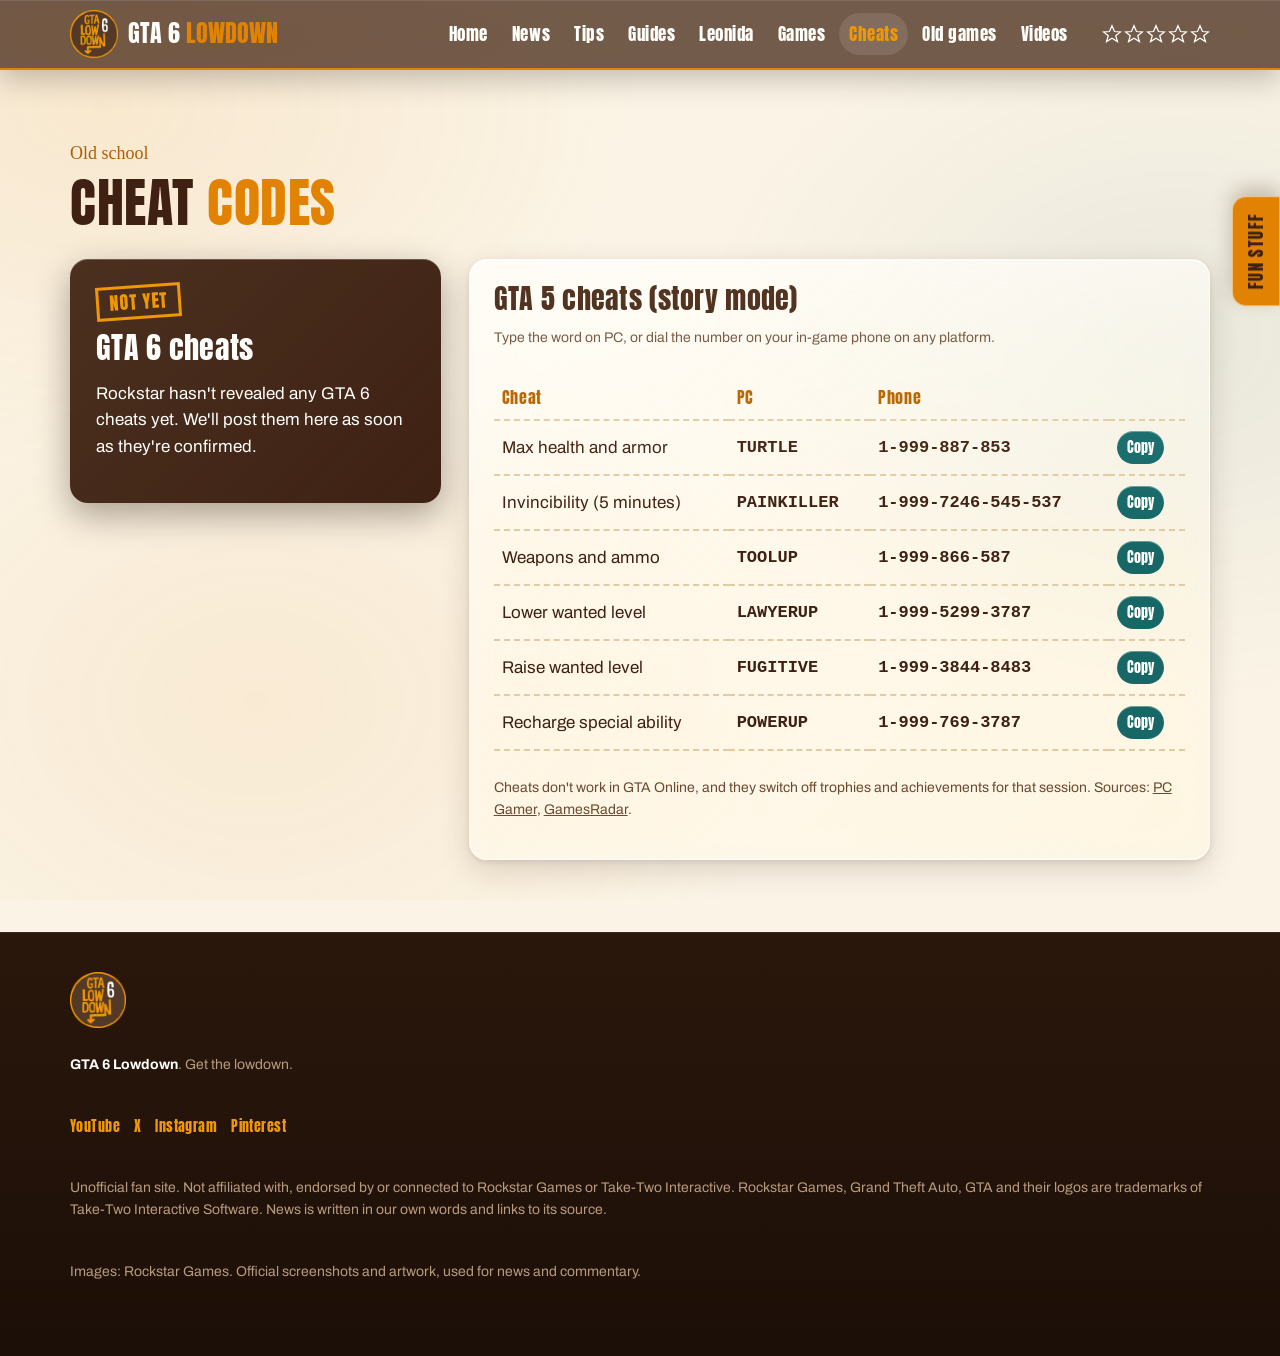
==== cheats.html @ 56d8db7c "Add files via upload" ====
<!DOCTYPE html>
<html lang="en">
<head>
<meta charset="utf-8">
<meta name="viewport" content="width=device-width, initial-scale=1">
<link rel="icon" href="favicon.ico" sizes="any">
<link rel="icon" type="image/png" sizes="32x32" href="img/favicon-32.png">
<link rel="icon" type="image/png" sizes="192x192" href="img/favicon-192.png">
<link rel="apple-touch-icon" href="img/apple-touch-icon.png">
<meta name="theme-color" content="#3e2113">
<title>GTA 5 and GTA 6 Cheat Codes | GTA 6 Lowdown</title>
<meta name="description" content="GTA 5 story mode cheat codes for PC and phone, with copy buttons, and GTA 6 cheats as soon as they are revealed.">
<link rel="canonical" href="https://gta6lowdown.github.io/GTA6Lowdown/cheats.html">
<link rel="preconnect" href="https://fonts.googleapis.com">
<link rel="preconnect" href="https://fonts.gstatic.com" crossorigin>
<link rel="stylesheet" href="https://fonts.googleapis.com/css2?family=Anton&family=Archivo:wght@400;600;700&family=Caveat:wght@600&family=Permanent+Marker&display=swap">

<link rel="stylesheet" href="css/site.css">
</head>
<body data-page="cheats">
<a class="skip" href="#main">Skip to content</a>

<header class="top">
  <div class="wrap nav">
    <a class="brand" href="index.html"><img src="img/logo.png" alt=""><span>GTA 6 <b>LOWDOWN</b></span></a>
    <button class="navtoggle" type="button" aria-expanded="false" aria-controls="navlist">MENU</button>
    <ul id="navlist">
      <li><a href="index.html">Home</a></li>
      <li><a href="news.html">News</a></li>
      <li><a href="tips.html">Tips</a></li>
      <li><a href="guides.html">Guides</a></li>
      <li><a href="leonida.html">Leonida</a></li>
      <li><a href="games.html">Games</a></li>
      <li><a href="cheats.html" aria-current="page">Cheats</a></li>
      <li><a href="old-games.html">Old games</a></li>
      <li><a href="videos.html">Videos</a></li>
    </ul>
    <div class="stars" role="img" id="stars" aria-label="Wanted level: 0 of 5 stars"></div>
  </div>
</header>

<main id="main">
<section id="cheats">
  <div class="wrap">
    <p class="kicker">Old school</p>
    <h2><span class="w">CHEAT</span> <span class="o">CODES</span></h2>
    <div class="cheatwrap">
      <div class="gta6cheat"><span class="stamp no">NOT YET</span><h3>GTA 6 cheats</h3><p>Rockstar hasn't revealed any GTA 6 cheats yet. We'll post them here as soon as they're confirmed.</p></div>
      <div class="cheatbox">
        <h3>GTA 5 cheats (story mode)</h3>
        <p class="small">Type the word on PC, or dial the number on your in-game phone on any platform.</p>
        <div class="tablewrap"><table>
          <thead><tr><th scope="col">Cheat</th><th scope="col">PC</th><th scope="col">Phone</th><th scope="col"><span class="sr">Copy</span></th></tr></thead>
          <tbody>
            <tr><td>Max health and armor</td><td>TURTLE</td><td>1-999-887-853</td><td><button type="button" class="copy" data-c="1-999-887-853">Copy</button></td></tr>
            <tr><td>Invincibility (5 minutes)</td><td>PAINKILLER</td><td>1-999-7246-545-537</td><td><button type="button" class="copy" data-c="1-999-7246-545-537">Copy</button></td></tr>
            <tr><td>Weapons and ammo</td><td>TOOLUP</td><td>1-999-866-587</td><td><button type="button" class="copy" data-c="1-999-866-587">Copy</button></td></tr>
            <tr><td>Lower wanted level</td><td>LAWYERUP</td><td>1-999-5299-3787</td><td><button type="button" class="copy" data-c="1-999-5299-3787">Copy</button></td></tr>
            <tr><td>Raise wanted level</td><td>FUGITIVE</td><td>1-999-3844-8483</td><td><button type="button" class="copy" data-c="1-999-3844-8483">Copy</button></td></tr>
            <tr><td>Recharge special ability</td><td>POWERUP</td><td>1-999-769-3787</td><td><button type="button" class="copy" data-c="1-999-769-3787">Copy</button></td></tr>
          </tbody>
        </table></div>
        <p class="small">Cheats don't work in GTA Online, and they switch off trophies and achievements for that session. Sources: <a href="https://www.pcgamer.com/gta-5-cheats">PC Gamer</a>, <a href="https://gamesradar.com/gta-5-cheats/">GamesRadar</a>.</p>
      </div>
    </div>
  </div>
</section>
</main>

<aside class="funrail" id="funrail" aria-label="Fun stuff">
  <button class="railtab" type="button" aria-expanded="false" aria-controls="funpanel">FUN STUFF</button>
  <div class="railpanel" id="funpanel">
    <button class="railclose" type="button" aria-label="Close fun stuff">CLOSE &#10005;</button>
    <h2><span class="w">FUN</span> <span class="o">STUFF</span></h2>
    <div class="fun gc-card">
      <h3>G'S CACHE</h3>
      <p>Every day a stash is hidden somewhere on this site. Find the little duffel bag and click it to collect.</p>
      <div class="gcstat" id="gcStatus">Out there somewhere</div>
      <div class="gchint" id="gcHint"></div>
      <button class="btn paper" type="button" id="gcWarmer">Warmer</button>
      <p class="gcsmall"><b id="gcTotal">$0</b> collected. <span id="gcMeta"></span></p>
      <ul id="gcItems" aria-label="Your latest finds"></ul>
    </div>
    <div class="fun"><h3>WANTED LEVEL</h3><p>Visit every page of the site to earn all five stars. Your stars sit at the top of the page.</p><p id="starmsg" style="font-family:var(--marker);color:#b25e00"></p></div>
    <div class="fun"><h3>THE FACT MUG</h3><p>One random GTA 6 fact per click.</p><button class="btn orange" type="button" id="mug">Give me a fact</button><div class="factout" id="fact" aria-live="polite">Click the button.</div></div>
    <div class="fun"><h3>CHEAT CODE</h3><p>Old-school GTA had cheat codes. So do we. Type <b>LOWDOWN</b> on any page.</p></div>
    <div class="fun"><h3>LAMP SWITCH</h3><p>Prefer it darker? Switch the lamp off for the brown theme.</p><button class="btn dark" type="button" id="lamp" aria-pressed="false">Lamp off</button></div>
  </div>
</aside>
<div class="gcfound" id="gcFound" role="dialog" aria-label="G's Cache found" hidden>
  <h3>G'S CACHE FOUND!</h3>
  <div class="amt">$0</div>
  <p class="gcitem"></p>
  <button class="btn orange" type="button">Nice</button>
</div>

<footer>
  <div class="wrap">
    <img src="img/logo.png" alt="GTA 6 Lowdown">
    <p><b style="color:var(--white)">GTA 6 Lowdown</b>. Get the lowdown.</p>
    <p class="soc"><a href="https://www.youtube.com/@GTA6Lowdown">YouTube</a><a href="https://x.com/GTA6LWDWN">X</a><a href="https://www.instagram.com/gta6lwdwn/">Instagram</a><a href="https://www.pinterest.com/GTA6LWDWN/">Pinterest</a></p>
    <p>Unofficial fan site. Not affiliated with, endorsed by or connected to Rockstar Games or Take-Two Interactive. Rockstar Games, Grand Theft Auto, GTA and their logos are trademarks of Take-Two Interactive Software. News is written in our own words and links to its source.</p>
    <p>Images: Rockstar Games. Official screenshots and artwork, used for news and commentary.</p>
  </div>
</footer>
<div class="toast" id="toast" role="status" hidden></div>
<script src="js/site.js"></script>
</body>
</html>
---- css/site.css ----
:root{
  --brown:#3e2113; --brown-mid:#533927; --orange:#e28202; --orange-b:#ef9706; --white:#fefefb;
  --paper:#f3e6cc; --cork:#b98a52; --sticky:#fbe98c; --teal:#176767; --red:#b8322a; --dusk:#4a2c4f;
  --ground:#fbf4e6; --text:#3e2113; --muted:#6b4a32; --panel:#f3e6cc; --card:#fffdf8; --focus:#176767;
  --display:"Anton",Impact,"Arial Narrow",sans-serif; --marker:"Permanent Marker","Comic Sans MS",cursive;
  --hand:"Caveat","Segoe Print",cursive; --body:"Archivo",system-ui,sans-serif;
  --shadow:4px 6px 0 rgba(0,0,0,.35); --shadow-lift:6px 12px 0 rgba(0,0,0,.35);
}
html[data-theme="dark"] .kicker{color:#b25e00}
html[data-theme="dark"]{--ground:#f3e6cc; --text:#3e2113; --muted:#6b4a32; --panel:#e9d6b2; --card:#f3e6cc; --focus:#ef9706}
*{box-sizing:border-box}
html{scroll-behavior:smooth}
@media (prefers-reduced-motion:reduce){html{scroll-behavior:auto}*{transition:none!important;animation:none!important}}
body{margin:0;background:var(--ground);color:var(--text);font-family:var(--body);font-size:17px;line-height:1.55}
a{color:inherit}
:focus-visible{outline:3px solid var(--focus);outline-offset:3px}
.wrap{max-width:1180px;margin:0 auto;padding:0 20px}
h1,h2,h3{font-family:var(--display);font-weight:400;letter-spacing:.01em;line-height:1.05;margin:0}
h2{font-size:clamp(34px,5vw,54px)}
h2 .w{color:var(--text)} h2 .o{color:var(--orange)}
.kicker{font-family:var(--marker);color:#b25e00;font-size:18px;margin:0 0 6px}
.lede{color:var(--muted);max-width:62ch;margin:10px 0 0}
section{padding:72px 0;position:relative}
.skip{position:absolute;left:-999px;top:0;background:var(--sticky);color:var(--brown);padding:10px 14px;z-index:99}
.skip:focus{left:10px;top:10px}

/* torn paper band */
.torn{background:var(--orange);clip-path:polygon(0 14%,6% 4%,13% 16%,21% 2%,30% 12%,38% 0,47% 13%,56% 3%,64% 15%,73% 1%,82% 12%,90% 2%,100% 10%,100% 88%,93% 100%,84% 86%,75% 97%,66% 85%,57% 99%,48% 87%,39% 98%,30% 86%,21% 97%,12% 85%,5% 96%,0 86%)}

/* nav */
header.top{position:sticky;top:0;z-index:50;background:var(--brown);border-bottom:4px solid var(--orange)}
.nav{display:flex;align-items:center;gap:16px;min-height:68px}
.brand{display:flex;align-items:center;gap:10px;text-decoration:none}
.brand img{width:48px;height:48px}
.brand span{font-family:var(--display);font-size:24px;color:var(--white)} .brand b{font-weight:400;color:var(--orange)}
.nav ul{display:flex;gap:4px;list-style:none;margin:0 0 0 auto;padding:0;flex-wrap:wrap}
.nav ul a{display:block;font-family:var(--display);font-size:17px;letter-spacing:.03em;color:var(--white);text-decoration:none;padding:8px 10px}
.nav ul a:hover{color:var(--orange-b)}
.stars{display:flex;gap:2px;margin-left:8px}
.stars svg{width:20px;height:20px}
.navtoggle{display:none;margin-left:auto;background:none;border:2px solid var(--orange);color:var(--white);font-family:var(--display);font-size:16px;padding:6px 12px;cursor:pointer}
@media (max-width:900px){
  .navtoggle{display:block}
  .nav{flex-wrap:wrap}
  .nav ul{display:none;width:100%;flex-direction:column;padding-bottom:12px}
  .nav ul.open{display:flex}
  .stars{display:none}
}

/* hero */
.hero{padding:0;background:#fbf4e6;color:var(--brown);overflow:hidden}
.hero .band{position:absolute;inset:18% -5% 22% -5%;transform:rotate(-4deg)}
.hero .inner{position:relative;display:grid;grid-template-columns:1.2fr .8fr;gap:30px;align-items:center;padding:70px 20px 80px}
.hero h1{font-size:clamp(56px,9vw,120px);line-height:.92}
.hero h1 .w{color:var(--white);text-shadow:-3px -3px 0 var(--brown),3px -3px 0 var(--brown),-3px 3px 0 var(--brown),3px 3px 0 var(--brown),0 4px 0 var(--brown),6px 8px 0 rgba(0,0,0,.25)} .hero h1 .o{color:var(--brown)}
.hero p.tag{font-family:var(--marker);font-size:22px;margin:14px 0 22px;color:var(--brown)}
.mast{width:120px;height:auto;position:absolute;right:6%;top:6%}
.wanted-hint{display:flex;align-items:center;gap:10px;margin:22px 0 0;font-family:var(--marker);font-size:18px;color:var(--brown)}
.wanted-hint svg polygon{stroke:var(--brown)}
.wanted-hint svg{width:26px;height:26px}
.countdown{background:var(--paper);color:var(--brown);padding:20px 22px;box-shadow:var(--shadow);transform:rotate(2deg);max-width:360px;justify-self:end}
.countdown h3{font-size:22px;color:var(--teal)}
.countdown .num{display:grid;grid-template-columns:repeat(4,1fr);gap:8px;margin:12px 0 8px;text-align:center}
.countdown .num b{display:block;font-family:var(--display);font-size:40px;font-weight:400;line-height:1}
.countdown .num small{font-size:12px;letter-spacing:.06em;text-transform:uppercase}
.countdown p{margin:0;font-size:14px}
@media (max-width:820px){.hero .inner{grid-template-columns:1fr}.countdown{justify-self:start}.mast{display:none}}

.btn{display:inline-flex;align-items:center;gap:8px;font-family:var(--display);font-size:20px;letter-spacing:.03em;text-decoration:none;padding:12px 20px;border:0;cursor:pointer;box-shadow:var(--shadow);transition:transform .15s,box-shadow .15s}
.btn:hover{transform:translateY(-3px);box-shadow:var(--shadow-lift)}
.btn.dark{background:var(--brown);color:var(--white)}
.btn.orange{background:var(--orange);color:var(--brown)}
.btn.paper{background:var(--paper);color:var(--brown)}
.btn.teal{background:var(--teal);color:var(--white)}
.btns{display:flex;flex-wrap:wrap;gap:12px}

/* latest */
.latest{display:grid;grid-template-columns:1.3fr 1fr;gap:28px;align-items:center;margin-top:28px}
@media (max-width:820px){.latest{grid-template-columns:1fr}}

/* video cards */
.filters{display:flex;flex-wrap:wrap;gap:8px;margin:24px 0}
.filters button{font-family:var(--display);font-size:16px;letter-spacing:.03em;background:transparent;color:var(--text);border:2px solid var(--orange);padding:7px 14px;cursor:pointer}
.filters button[aria-pressed="true"]{background:var(--orange);color:var(--brown)}
.grid{display:grid;grid-template-columns:repeat(auto-fill,minmax(260px,1fr));gap:26px}
.vcard{display:block;text-decoration:none;color:var(--brown);background:var(--card);border-top:6px solid var(--orange);box-shadow:var(--shadow);transition:transform .15s,box-shadow .15s}
.vcard:hover,.vcard:focus-visible{transform:translateY(-4px) rotate(-.6deg);box-shadow:var(--shadow-lift)}
.thumb{position:relative;aspect-ratio:16/9;background:var(--brown-mid);overflow:hidden;display:flex;align-items:center;justify-content:center}
.thumb img{position:absolute;inset:0;width:100%;height:100%;object-fit:cover}
.thumb .fb{font-family:var(--display);color:var(--orange);font-size:54px;opacity:.9}
.thumb .play{position:absolute;right:10px;bottom:10px;background:var(--orange);color:var(--brown);font-family:var(--display);font-size:14px;padding:4px 10px}
.vcard .meta{padding:14px 16px 16px}
.vcard h3{font-size:21px;line-height:1.15}
.vcard p{margin:8px 0 0;font-size:14px;color:#6b4a32}
.chip{display:inline-block;font-family:var(--display);font-size:13px;letter-spacing:.04em;padding:2px 8px;margin-bottom:8px}
.chip.ex{background:var(--teal);color:var(--white)} .chip.mu{background:var(--orange);color:var(--brown)} .chip.ch{background:var(--brown);color:var(--white)}
.vcard[hidden]{display:none}

/* corkboard news */
.cork{background:var(--cork);padding:34px;border:14px solid var(--brown-mid);box-shadow:var(--shadow);display:grid;grid-template-columns:repeat(auto-fill,minmax(250px,1fr));gap:30px;margin-top:28px}
.clip{background:var(--paper);color:var(--brown);padding:20px 18px 18px;box-shadow:var(--shadow);position:relative}
.clip:nth-child(3n+1){transform:rotate(-1.5deg)} .clip:nth-child(3n+2){transform:rotate(1.2deg)} .clip:nth-child(3n){transform:rotate(-.6deg)}
.clip::before{content:"";position:absolute;top:-8px;left:50%;width:16px;height:16px;border-radius:999px;background:var(--red);box-shadow:1px 2px 0 rgba(0,0,0,.3);transform:translateX(-50%)}
.clip time{font-size:13px;color:#6b4a32}
.clip h3{font-size:22px;margin:4px 0 8px;line-height:1.1}
.clip p{margin:0 0 10px;font-size:15px}
.clip .src{font-size:13px}
.stamp{display:inline-block;font-family:var(--display);font-size:18px;letter-spacing:.06em;border:3px solid;padding:0 10px;transform:rotate(-4deg);margin-bottom:6px}
.stamp.yes{color:var(--teal)} .stamp.no{color:#b25e00}
.clip.sticky{background:var(--sticky)}
.clip.sticky p{font-family:var(--hand);font-size:24px;line-height:1.2}

/* shorts */
.phones{display:flex;gap:24px;overflow-x:auto;padding:18px 4px 26px;margin-top:20px;scroll-snap-type:x mandatory}
.phone{flex:0 0 210px;aspect-ratio:9/16;background:#140a04;border-radius:26px;padding:12px;box-shadow:var(--shadow);scroll-snap-align:start}
.phone .scr{height:100%;border-radius:16px;background:var(--dusk);color:var(--white);display:flex;flex-direction:column;justify-content:flex-end;padding:16px}
.phone .scr b{font-family:var(--display);font-weight:400;font-size:22px;line-height:1.1}
.phone .scr span{font-size:13px;color:var(--muted)}
.note{background:var(--sticky);color:var(--brown);font-family:var(--hand);font-size:24px;padding:14px 18px;box-shadow:var(--shadow);display:inline-block;transform:rotate(-1deg)}

/* quiz */
.quizbox{display:grid;grid-template-columns:1fr 1fr;gap:28px;margin-top:28px}
@media (max-width:820px){.quizbox{grid-template-columns:1fr}}
.quizbox .machine.lead .answers .btn{font-size:17px}
.machine{background:var(--brown-mid);border:6px solid var(--orange);padding:26px;box-shadow:var(--shadow);color:var(--white)}
.screen{background:var(--dusk);padding:22px;min-height:190px;display:flex;flex-direction:column;justify-content:center}
.screen .q{font-family:var(--display);font-size:26px;line-height:1.15}
.screen .fbk{margin-top:12px;font-size:15px;color:var(--sticky);min-height:44px}
.answers{display:flex;gap:12px;margin-top:16px;flex-wrap:wrap}
.answers .btn{flex:1;justify-content:center;min-width:140px}
.score{font-family:var(--display);font-size:18px;margin-top:14px;color:var(--orange-b)}
.soon{background:var(--card);color:var(--brown);padding:24px;box-shadow:var(--shadow)}
.soon h3{font-size:28px}
.soon ul{margin:12px 0 0;padding-left:20px}

/* old games */
.shelf{display:grid;grid-template-columns:repeat(5,1fr);gap:16px;margin-top:28px;border-bottom:16px solid var(--brown-mid);padding-bottom:0}
@media (max-width:900px){.shelf{grid-template-columns:repeat(2,1fr);border-bottom:0}}
.case{background:var(--card);color:var(--brown);box-shadow:var(--shadow);display:flex;flex-direction:column}
.case .spine{font-family:var(--display);font-size:28px;padding:16px;line-height:1}
.case:nth-child(1) .spine{background:var(--brown-mid);color:var(--paper)}
.case:nth-child(2) .spine{background:#c8467a;color:var(--white)}
.case:nth-child(3) .spine{background:var(--orange);color:var(--brown)}
.case:nth-child(4) .spine{background:var(--teal);color:var(--white)}
.case:nth-child(5) .spine{background:var(--brown);color:var(--orange)}
.case .body{padding:14px 16px 18px;font-size:15px;flex:1;display:flex;flex-direction:column}
.case .yr{font-family:var(--marker);color:#b25e00}
.case a{margin-top:auto;padding-top:10px;font-weight:700}

/* info notebook */
.notebook{background:var(--paper);color:var(--brown);box-shadow:var(--shadow);margin-top:28px;border-left:22px solid var(--teal);background-image:repeating-linear-gradient(transparent 0 33px,#e0cba4 33px 34px)}
details{border-bottom:2px dashed #d8c3a5;padding:0 24px}
summary{font-family:var(--display);font-size:24px;padding:18px 0;cursor:pointer;list-style:none;display:flex;justify-content:space-between;gap:12px}
summary::after{content:"+";color:var(--orange)} details[open] summary::after{content:"–"}
details .ans{padding:0 0 20px;max-width:75ch}
details .ans p{margin:0 0 10px}

/* socials */
.cards{display:grid;grid-template-columns:repeat(auto-fill,minmax(200px,1fr));gap:24px;margin-top:28px}
.post{display:block;text-decoration:none;padding:24px 20px;box-shadow:var(--shadow);transition:transform .15s,box-shadow .15s}
.post:hover,.post:focus-visible{transform:translateY(-4px) rotate(1deg);box-shadow:var(--shadow-lift)}
.post b{display:block;font-family:var(--display);font-weight:400;font-size:30px;line-height:1}
.post span{font-family:var(--marker);font-size:16px}
.p1{background:var(--orange);color:var(--brown)} .p2{background:var(--paper);color:var(--brown)} .p3{background:var(--teal);color:var(--white)}
.p4{background:var(--brown-mid);color:var(--white);border:3px solid var(--orange)} .p5{background:var(--sticky);color:var(--brown)}

/* fun */
.funrow{display:grid;grid-template-columns:repeat(auto-fill,minmax(260px,1fr));gap:24px;margin-top:28px}
.fun{background:var(--card);border-top:6px solid var(--teal);padding:22px;box-shadow:var(--shadow)}
.fun h3{font-size:26px;color:#b25e00}
.fun p{margin:8px 0 14px}
.factout{font-family:var(--hand);font-size:24px;line-height:1.2;min-height:60px;background:var(--sticky);color:var(--brown);padding:10px 14px;margin-top:12px}

section.band-or{background:var(--orange);color:var(--brown)}
section.band-or h2 .w{color:var(--brown)} section.band-or h2 .o{color:var(--white)} section.band-or .kicker{color:var(--brown)} section.band-or .lede{color:var(--brown)}
.tipgrid{display:grid;grid-template-columns:repeat(auto-fill,minmax(300px,1fr));gap:24px;margin-top:28px}
.tip{background:var(--card);color:var(--brown);padding:22px;box-shadow:var(--shadow);border-left:8px solid var(--orange)}
.tip .tn{font-family:var(--display);font-size:40px;color:var(--orange);line-height:1}
.tip h3{font-size:24px;margin:6px 0 8px}
.tip p{margin:0 0 8px;font-size:15px}
.tip .src{font-size:13px;color:#6b4a32;margin:0}
.tip.sticky{background:var(--sticky);border-left:0;font-family:var(--hand);font-size:24px}
.tip.sticky p{font-size:24px}
.cheatwrap{display:grid;grid-template-columns:.8fr 1.6fr;gap:28px;margin-top:28px;align-items:start}
@media (max-width:820px){.cheatwrap{grid-template-columns:1fr}}
.gta6cheat{background:var(--brown);color:var(--white);padding:26px;box-shadow:var(--shadow)}
.gta6cheat h3{font-size:30px;margin:8px 0}
.gta6cheat .stamp{color:var(--orange-b)}
.cheatbox{background:var(--card);color:var(--brown);padding:24px;box-shadow:var(--shadow)}
.cheatbox h3{font-size:28px}
.small{font-size:14px;color:#6b4a32}
.tablewrap{overflow-x:auto}
table{border-collapse:collapse;width:100%;min-width:520px;margin:12px 0}
th,td{text-align:left;padding:10px 8px;border-bottom:2px dashed #e0cba4}
th{font-family:var(--display);font-weight:400;font-size:16px;letter-spacing:.04em;color:#b25e00}
td:nth-child(2),td:nth-child(3){font-family:ui-monospace,Consolas,monospace;font-weight:700}
.copy{font-family:var(--display);font-size:14px;background:var(--teal);color:var(--white);border:0;padding:6px 10px;cursor:pointer}
.mapbox{display:grid;grid-template-columns:1.4fr 1fr;gap:28px;margin-top:28px;align-items:center}
.mapbox svg{width:100%;height:auto;box-shadow:var(--shadow)}
@media (max-width:820px){.mapbox{grid-template-columns:1fr}}
.mapnotes p{margin:0 0 12px}
footer{background:#2a170c;color:var(--muted);padding:40px 0 60px;font-size:14px}
footer .wrap{display:grid;gap:12px}
footer img{width:56px}
.toast{position:fixed;left:50%;bottom:24px;transform:translateX(-50%);background:var(--sticky);color:var(--brown);font-family:var(--marker);padding:12px 18px;box-shadow:var(--shadow);z-index:80}
.toast[hidden]{display:none}
.sr{position:absolute;width:1px;height:1px;overflow:hidden;clip:rect(0 0 0 0)}

/* official Rockstar images */
.credit{font-size:13px;color:var(--muted);margin:18px 0 0}
section.band-or .credit{color:var(--brown)}
.heroside{justify-self:end;max-width:420px;width:100%;position:relative}
.heroart{margin:0 0 -22px 20px;background:var(--white);padding:10px 10px 12px;box-shadow:var(--shadow);transform:rotate(-3deg);position:relative}
.heroart::before{content:"";position:absolute;top:-12px;left:50%;width:90px;height:26px;background:rgba(251,233,140,.85);transform:translateX(-50%) rotate(2deg);box-shadow:1px 1px 0 rgba(0,0,0,.15)}
.heroart img{display:block;width:100%;height:auto;aspect-ratio:16/10;object-fit:cover;object-position:50% 30%}
.heroart figcaption{font-size:12px;color:var(--muted);margin-top:6px;text-align:right}
.heroside .countdown{position:relative;z-index:1;max-width:none;margin-left:auto;width:88%}
@media (max-width:820px){.heroside{justify-self:start}}
.thumb img.fbimg{z-index:0}
.thumb img.yt{z-index:2}
.thumb .fb{position:relative;z-index:1;text-shadow:3px 3px 0 var(--brown)}
.thumb .play{z-index:3}
.clip .pic{display:block;width:100%;aspect-ratio:16/9;object-fit:cover;border:6px solid var(--white);box-shadow:2px 3px 0 rgba(0,0,0,.25);margin:4px 0 10px}
.tip .pic{display:block;width:calc(100% + 44px);margin:-22px -22px 14px;aspect-ratio:16/9;object-fit:cover}
.tip .pic.top{object-position:50% 25%}
.nbart{display:block;width:100%;height:320px;object-fit:cover;object-position:50% 2%;border-bottom:6px solid var(--orange)}
.case .art{display:block;width:100%;aspect-ratio:4/3;object-fit:cover;border-bottom:4px solid var(--brown)}

/* ===== liquid glass layer (v02) ===== */
:root{
  --glass:linear-gradient(135deg,rgba(255,255,255,.62),rgba(255,250,240,.28));
  --glass-dark:linear-gradient(135deg,rgba(83,57,39,.62),rgba(62,33,19,.42));
  --glass-edge:1px solid rgba(255,255,255,.65);
  --glass-edge-dark:1px solid rgba(255,255,255,.16);
  --glass-shadow:0 10px 30px rgba(62,33,19,.16),0 2px 6px rgba(62,33,19,.10),inset 0 1px 0 rgba(255,255,255,.85),inset 0 -1px 0 rgba(255,255,255,.25);
  --glass-shadow-dark:0 12px 34px rgba(20,10,4,.35),inset 0 1px 0 rgba(255,255,255,.22);
  --blur:blur(18px) saturate(170%);
  --r:18px;
}
/* soft colour blobs so the glass has something to bend */
body{background:var(--ground)}
body::before{content:"";position:fixed;inset:0;z-index:-1;pointer-events:none;background:
  radial-gradient(900px 600px at 8% 12%,rgba(226,130,2,.10),transparent 60%),
  radial-gradient(800px 600px at 92% 38%,rgba(23,103,103,.08),transparent 60%),
  radial-gradient(900px 700px at 20% 78%,rgba(226,130,2,.08),transparent 60%)}
section[style*="--panel"]{background:linear-gradient(180deg,rgba(243,230,204,.85),rgba(243,230,204,.6))!important}

/* header: frosted brown */
header.top{background:rgba(62,33,19,.72);-webkit-backdrop-filter:var(--blur);backdrop-filter:var(--blur);border-bottom:0;box-shadow:0 1px 0 rgba(255,255,255,.10) inset,0 2px 0 var(--orange),0 10px 30px rgba(20,10,4,.25)}
.nav ul a{border-radius:999px;transition:background .2s,color .2s}
.nav ul a:hover{background:rgba(255,255,255,.10);color:var(--orange-b)}
.navtoggle{border-radius:999px;background:rgba(255,255,255,.08)}

/* glass surfaces */
.countdown,.vcard,.tip,.soon,.cheatbox,.fun,.case,.notebook,.filters,.heroart,.toast{
  border-radius:var(--r)}
.countdown,.vcard,.tip:not(.sticky),.soon,.cheatbox,.fun,.case{
  background:var(--glass);border:var(--glass-edge);box-shadow:var(--glass-shadow);
  -webkit-backdrop-filter:var(--blur);backdrop-filter:var(--blur);overflow:hidden;position:relative}
/* specular sheen across the top of each pane */
.countdown::after,.vcard::after,.tip:not(.sticky)::after,.soon::after,.cheatbox::after,.fun::after,.case::after,.machine::after,.post::after{
  content:"";position:absolute;inset:0 0 auto 0;height:46%;pointer-events:none;border-radius:inherit;
  background:linear-gradient(180deg,rgba(255,255,255,.38),rgba(255,255,255,0));mix-blend-mode:soft-light}

/* hero */
.hero{background:radial-gradient(700px 420px at 78% 40%,rgba(255,255,255,.55),transparent 70%),#fbf4e6}
.heroart{padding:8px;background:rgba(255,255,255,.55);border:var(--glass-edge);box-shadow:var(--glass-shadow);-webkit-backdrop-filter:var(--blur);backdrop-filter:var(--blur)}
.heroart img{border-radius:12px}
.heroart::before{border-radius:3px}
.heroart figcaption{padding:0 4px}
.countdown{transform:rotate(1.2deg);padding:22px 24px}
.countdown .num>div{background:rgba(255,255,255,.45);border:1px solid rgba(255,255,255,.7);border-radius:12px;padding:8px 0 6px;box-shadow:inset 0 1px 0 rgba(255,255,255,.9)}

/* buttons: glossy pills */
.btn{border-radius:999px;box-shadow:0 8px 20px rgba(62,33,19,.22),inset 0 1px 0 rgba(255,255,255,.45),inset 0 -2px 0 rgba(0,0,0,.12);position:relative;overflow:hidden}
.btn::before{content:"";position:absolute;inset:0 0 45% 0;border-radius:999px 999px 40% 40%/999px 999px 100% 100%;background:linear-gradient(180deg,rgba(255,255,255,.32),rgba(255,255,255,0));pointer-events:none}
.btn:hover{box-shadow:0 14px 28px rgba(62,33,19,.28),inset 0 1px 0 rgba(255,255,255,.5),inset 0 -2px 0 rgba(0,0,0,.12)}
.btn.paper{background:rgba(255,255,255,.6);border:var(--glass-edge);-webkit-backdrop-filter:var(--blur);backdrop-filter:var(--blur)}
.copy{border-radius:999px;box-shadow:inset 0 1px 0 rgba(255,255,255,.35)}

/* video filters: segmented glass */
.filters{display:inline-flex;padding:6px;background:var(--glass);border:var(--glass-edge);box-shadow:var(--glass-shadow);-webkit-backdrop-filter:var(--blur);backdrop-filter:var(--blur);border-radius:999px}
.filters button{border:0;border-radius:999px;transition:background .2s,box-shadow .2s}
.filters button[aria-pressed="true"]{box-shadow:0 4px 12px rgba(226,130,2,.35),inset 0 1px 0 rgba(255,255,255,.5)}
@media (max-width:620px){.filters{display:flex;flex-wrap:nowrap;overflow-x:auto;max-width:100%;scrollbar-width:none}.filters::-webkit-scrollbar{display:none}.filters button{white-space:nowrap;flex:0 0 auto}}

/* video cards */
.vcard{border-top:0}
.vcard .thumb{border-radius:12px;margin:8px 8px 0}
.vcard:hover,.vcard:focus-visible{transform:translateY(-5px);box-shadow:0 18px 40px rgba(62,33,19,.22),inset 0 1px 0 rgba(255,255,255,.9)}
.thumb .play{border-radius:999px;background:rgba(62,33,19,.45);color:var(--white);border:1px solid rgba(255,255,255,.35);-webkit-backdrop-filter:blur(10px) saturate(160%);backdrop-filter:blur(10px) saturate(160%);padding:5px 12px}
.latest .vcard .thumb{margin:10px}
.chip{border-radius:999px;padding:3px 10px}

/* news wall: paper clippings stay, the board gets a glass frame */
.cork{border-radius:24px;border:0;box-shadow:inset 0 0 0 10px rgba(83,57,39,.85),inset 0 0 0 11px rgba(255,255,255,.25),0 16px 40px rgba(62,33,19,.25)}
.clip .pic{border-radius:4px}

/* tips */
.tip{border-left:0}
.tip:not(.sticky){border-top:5px solid var(--orange)}
.tip .pic{margin-top:-27px}
.tip.sticky{border-radius:6px}

/* notebook and cases */
.notebook{overflow:hidden;box-shadow:var(--glass-shadow)}
.case{border:var(--glass-edge)}
.case .spine{position:relative}
.case .spine::after{content:"";position:absolute;inset:0 0 50% 0;background:linear-gradient(180deg,rgba(255,255,255,.28),rgba(255,255,255,0))}
.case .art{border-bottom:0}
.shelf{border-bottom:0;gap:20px}

/* shorts phones: glass screens */
.phone{border-radius:30px;background:linear-gradient(160deg,#2a170c,#140a04);box-shadow:0 18px 40px rgba(20,10,4,.35),inset 0 1px 0 rgba(255,255,255,.18)}
.phone .scr{border-radius:20px;background:
  radial-gradient(120% 80% at 20% 0%,rgba(239,151,6,.55),transparent 60%),
  radial-gradient(120% 80% at 100% 100%,rgba(23,103,103,.6),transparent 60%),var(--dusk);position:relative;overflow:hidden}
.phone .scr span{color:rgba(255,255,255,.75)}
.phone .scr b{background:rgba(255,255,255,.12);border:1px solid rgba(255,255,255,.25);border-radius:14px;padding:10px 12px;margin-top:6px;-webkit-backdrop-filter:blur(12px);backdrop-filter:blur(12px)}

/* quiz machines: dark glass */
.machine{border:0;border-radius:24px;background:var(--glass-dark),var(--brown-mid);box-shadow:var(--glass-shadow-dark),inset 0 0 0 2px rgba(226,130,2,.7);position:relative;overflow:hidden}
.screen{border-radius:16px;background:radial-gradient(120% 90% at 0% 0%,rgba(239,151,6,.35),transparent 60%),radial-gradient(120% 90% at 100% 100%,rgba(23,103,103,.45),transparent 60%),var(--dusk);border:1px solid rgba(255,255,255,.15);box-shadow:inset 0 1px 0 rgba(255,255,255,.2)}
.gta6cheat{border-radius:var(--r);background:var(--glass-dark),var(--brown);box-shadow:var(--glass-shadow-dark)}

/* socials: tinted glass tiles */
.post{border-radius:var(--r);position:relative;overflow:hidden;border:1px solid rgba(255,255,255,.4);box-shadow:0 10px 26px rgba(62,33,19,.2),inset 0 1px 0 rgba(255,255,255,.5)}
.post:hover,.post:focus-visible{transform:translateY(-5px)}
.p2{background:var(--glass);-webkit-backdrop-filter:var(--blur);backdrop-filter:var(--blur)}
.p4{border:1px solid rgba(239,151,6,.6)}

/* fun */
.fun{border-top:0}
.fun::before{content:"";position:absolute;left:0;right:0;top:0;height:4px;background:var(--teal)}
.factout{border-radius:12px}

/* instagram reels */
.reels{gap:20px}
.reel{flex:0 0 328px;height:620px;border-radius:22px;overflow:hidden;scroll-snap-align:start;background:var(--glass);border:var(--glass-edge);box-shadow:var(--glass-shadow);-webkit-backdrop-filter:var(--blur);backdrop-filter:var(--blur);padding:6px}
.reel iframe{display:block;width:100%;height:100%;border:0;border-radius:16px;background:#fff}
@media (max-width:420px){.reel{flex-basis:calc(100vw - 52px);height:580px}}

/* articles */
.artgrid{display:grid;grid-template-columns:repeat(auto-fill,minmax(250px,1fr));gap:24px;margin-top:28px}
.acard{display:block;text-decoration:none;color:var(--brown);background:var(--glass);border:var(--glass-edge);box-shadow:var(--glass-shadow);-webkit-backdrop-filter:var(--blur);backdrop-filter:var(--blur);border-radius:var(--r);overflow:hidden;transition:transform .15s,box-shadow .15s}
.acard:hover,.acard:focus-visible{transform:translateY(-5px);box-shadow:0 18px 40px rgba(62,33,19,.22),inset 0 1px 0 rgba(255,255,255,.9)}
.acard img{display:block;width:calc(100% - 16px);margin:8px 8px 0;aspect-ratio:16/9;object-fit:cover;border-radius:12px}
.acard .ameta{padding:14px 16px 18px}
.acard h3{font-size:22px;line-height:1.15}
.acard p{margin:8px 0 0;font-size:14px;color:#6b4a32}

/* toast */
.toast{background:rgba(251,233,140,.75);border:var(--glass-edge);-webkit-backdrop-filter:var(--blur);backdrop-filter:var(--blur);box-shadow:var(--glass-shadow);border-radius:999px}

/* map */
.mapbox svg{border-radius:var(--r)}

/* footer: deeper glass */
footer{background:linear-gradient(180deg,#2a170c,#1c0f07);box-shadow:inset 0 1px 0 rgba(255,255,255,.08)}
footer p{color:#b89b7f}

/* where glass isn't supported or people ask for less transparency */
@supports not ((backdrop-filter:blur(1px)) or (-webkit-backdrop-filter:blur(1px))){
  .countdown,.vcard,.tip:not(.sticky),.soon,.cheatbox,.fun,.case,.filters,.heroart,.btn.paper,.p2,.toast{background:var(--card)}
  header.top{background:var(--brown)}
}
@media (prefers-reduced-transparency:reduce){
  .countdown,.vcard,.tip:not(.sticky),.soon,.cheatbox,.fun,.case,.filters,.heroart,.btn.paper,.p2,.toast{background:var(--card);backdrop-filter:none;-webkit-backdrop-filter:none}
  header.top{background:var(--brown);backdrop-filter:none}
}

/* multi-page (v03) */
.nav ul a[aria-current="page"]{color:var(--orange-b);background:rgba(255,255,255,.10)}
.pagehead{padding:46px 0 0}
.explore{display:grid;grid-template-columns:repeat(auto-fill,minmax(230px,1fr));gap:22px;margin-top:28px}
.more{margin-top:26px}
footer .soc{display:flex;flex-wrap:wrap;gap:14px}
footer .soc a{color:var(--orange-b);text-decoration:none;font-family:var(--display);letter-spacing:.03em}

/* fun stuff side column (v03) */
.funrail{position:fixed;right:0;top:76px;bottom:0;z-index:40;display:flex;align-items:flex-start;pointer-events:none}
.railtab{pointer-events:auto;writing-mode:vertical-rl;transform:rotate(180deg);font-family:var(--display);letter-spacing:.08em;font-size:17px;color:var(--brown);background:var(--orange);border:1px solid rgba(255,255,255,.5);border-radius:0 14px 14px 0;padding:16px 10px;margin-top:120px;cursor:pointer;box-shadow:0 8px 20px rgba(62,33,19,.25)}
.railpanel{pointer-events:auto;width:300px;height:100%;overflow-y:auto;padding:18px 16px 30px;background:linear-gradient(160deg,rgba(255,250,240,.82),rgba(243,230,204,.72));border-left:1px solid rgba(255,255,255,.7);box-shadow:-10px 0 30px rgba(62,33,19,.15);-webkit-backdrop-filter:var(--blur);backdrop-filter:var(--blur);display:none}
.funrail.open .railpanel{display:block}
.railpanel h2{font-size:30px;margin:0 0 12px}
.railpanel .fun{margin:0 0 14px;padding:16px;box-shadow:var(--glass-shadow)}
.railpanel .fun h3{font-size:21px}
.railpanel .fun p{font-size:14px;margin:6px 0 10px}
.railpanel .btn{font-size:16px;padding:9px 16px}
.railclose{float:right;background:none;border:0;font-family:var(--display);font-size:16px;color:var(--brown);cursor:pointer;padding:4px 6px}
@media (min-width:1500px){
  body{padding-right:300px}
  .funrail{top:72px}
  .funrail .railtab,.funrail .railclose{display:none}
  .funrail .railpanel{display:block}
}
@media (max-width:600px){.railpanel{width:min(300px,86vw)}.railtab{font-size:15px;padding:12px 8px}}

/* G's Cache (v03) */
.gc-card .gcstat{font-family:var(--display);font-size:26px;color:var(--teal);line-height:1}
.gc-card .gcsmall{font-size:13px;color:var(--muted)}
.gc-card .gchint{font-family:var(--hand);font-size:22px;line-height:1.15;background:var(--sticky);border-radius:10px;padding:8px 10px;margin:8px 0}
.gc-card ul{margin:6px 0 0;padding-left:18px;font-size:13px}
.gcache{display:inline-flex;vertical-align:middle;width:30px;height:30px;margin-left:8px;padding:0;border:0;background:none;cursor:pointer;opacity:.9;transition:transform .2s}
.gcache svg{width:100%;height:100%;filter:drop-shadow(1px 2px 0 rgba(0,0,0,.3))}
.gcache:hover,.gcache:focus-visible{transform:scale(1.25) rotate(-8deg);opacity:1}
@media (prefers-reduced-motion:no-preference){.gcache{animation:gcwob 6s ease-in-out infinite}}
@keyframes gcwob{0%,92%,100%{transform:none}94%{transform:rotate(-10deg)}96%{transform:rotate(8deg)}98%{transform:rotate(-4deg)}}
.gcfound{position:fixed;left:50%;top:50%;transform:translate(-50%,-50%);z-index:90;width:min(360px,90vw);text-align:center;padding:26px 22px;border-radius:22px;background:var(--glass),var(--paper);border:var(--glass-edge);box-shadow:0 30px 60px rgba(20,10,4,.35);-webkit-backdrop-filter:var(--blur);backdrop-filter:var(--blur)}
.gcfound h3{font-size:34px;color:var(--teal)}
.gcfound .amt{font-family:var(--display);font-size:46px;color:var(--brown)}
.gcfound[hidden],#gcWarmer[hidden]{display:none}
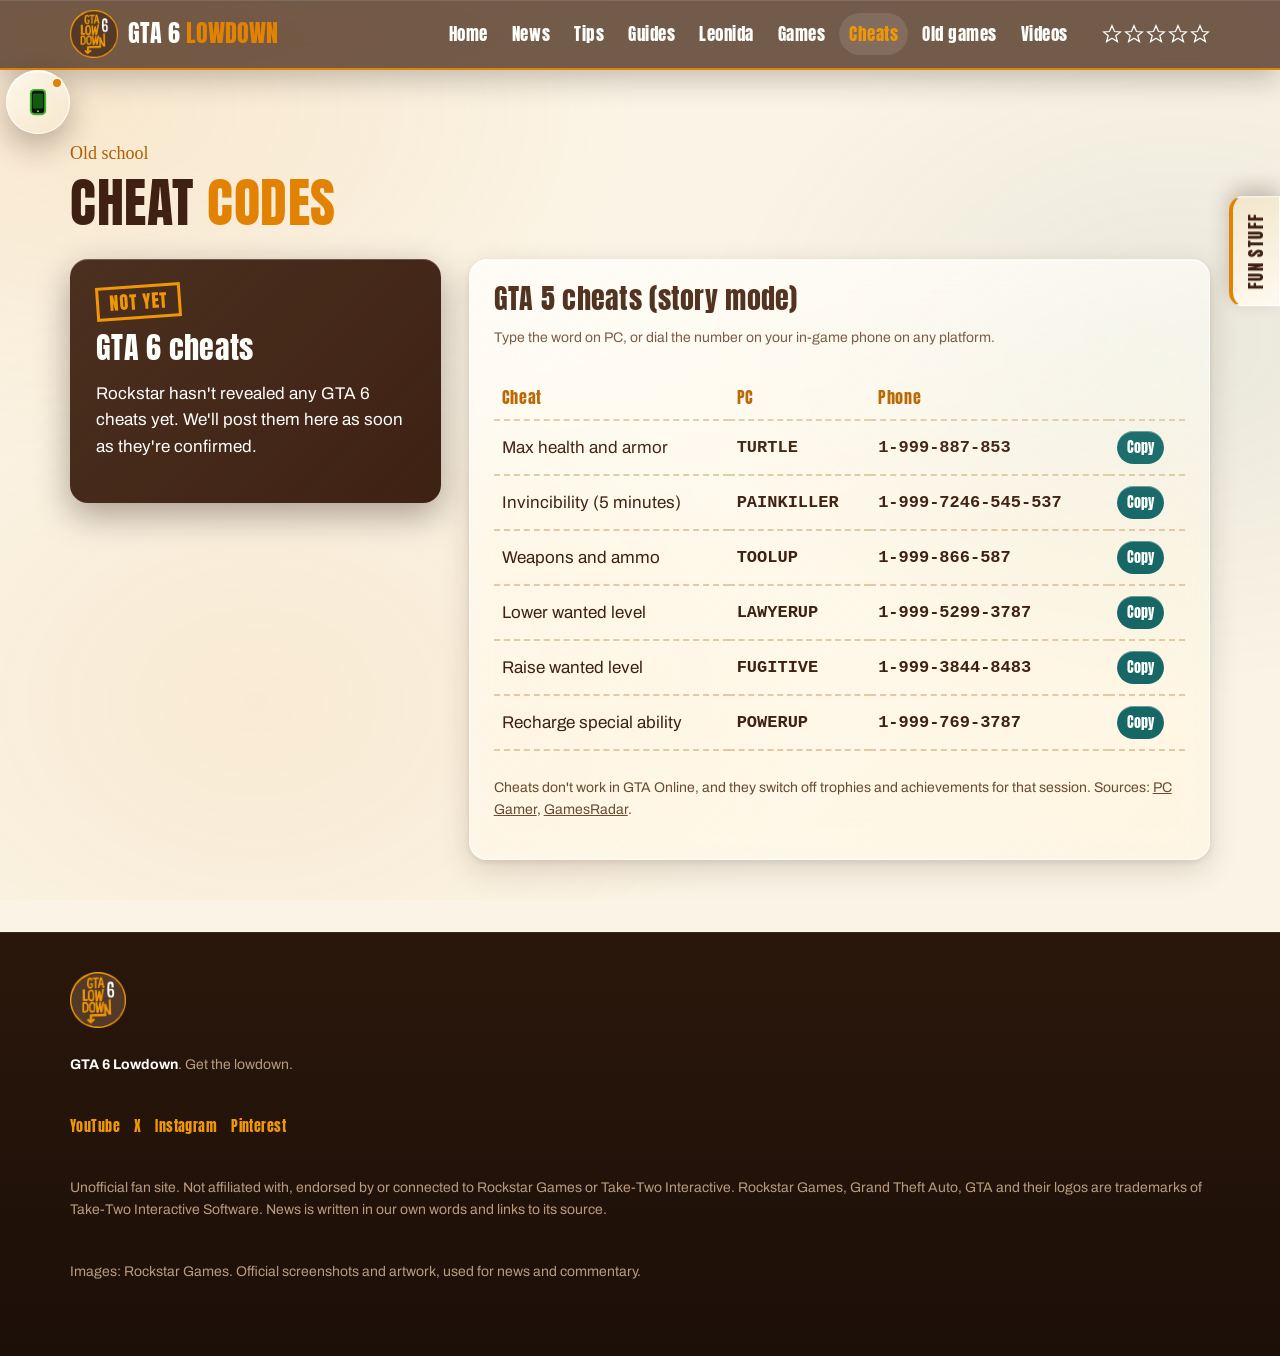
==== commit 92df2917: "Add files via upload" ====
--- a/cheats.html
+++ b/cheats.html
@@ -10,12 +10,13 @@
 <meta name="theme-color" content="#3e2113">
 <title>GTA 5 and GTA 6 Cheat Codes | GTA 6 Lowdown</title>
 <meta name="description" content="GTA 5 story mode cheat codes for PC and phone, with copy buttons, and GTA 6 cheats as soon as they are revealed.">
-<link rel="canonical" href="https://gta6lowdown.github.io/GTA6Lowdown/cheats.html">
+<link rel="canonical" href="https://gta6lowdown.github.io/cheats.html">
 <link rel="preconnect" href="https://fonts.googleapis.com">
 <link rel="preconnect" href="https://fonts.gstatic.com" crossorigin>
 <link rel="stylesheet" href="https://fonts.googleapis.com/css2?family=Anton&family=Archivo:wght@400;600;700&family=Caveat:wght@600&family=Permanent+Marker&display=swap">
 
 <link rel="stylesheet" href="css/site.css">
+<link rel="stylesheet" href="css/extras.css">
 </head>
 <body data-page="cheats">
 <a class="skip" href="#main">Skip to content</a>
@@ -74,12 +75,11 @@
     <h2><span class="w">FUN</span> <span class="o">STUFF</span></h2>
     <div class="fun gc-card">
       <h3>G'S CACHE</h3>
-      <p>Every day a stash is hidden somewhere on this site. Find the little duffel bag and click it to collect.</p>
+      <p>Every day a stash is hidden somewhere on this site. Find the duffel bag and click it to collect.</p>
       <div class="gcstat" id="gcStatus">Out there somewhere</div>
       <div class="gchint" id="gcHint"></div>
-      <button class="btn paper" type="button" id="gcWarmer">Warmer</button>
-      <p class="gcsmall"><b id="gcTotal">$0</b> collected. <span id="gcMeta"></span></p>
-      <ul id="gcItems" aria-label="Your latest finds"></ul>
+      <p class="gcsmall"><b id="gcTotal">0</b> fun facts collected. <span id="gcMeta"></span></p>
+      <ul id="gcItems" aria-label="Your latest fun facts"></ul>
     </div>
     <div class="fun"><h3>WANTED LEVEL</h3><p>Visit every page of the site to earn all five stars. Your stars sit at the top of the page.</p><p id="starmsg" style="font-family:var(--marker);color:#b25e00"></p></div>
     <div class="fun"><h3>THE FACT MUG</h3><p>One random GTA 6 fact per click.</p><button class="btn orange" type="button" id="mug">Give me a fact</button><div class="factout" id="fact" aria-live="polite">Click the button.</div></div>
@@ -105,5 +105,6 @@
 </footer>
 <div class="toast" id="toast" role="status" hidden></div>
 <script src="js/site.js"></script>
+<script src="js/extras.js"></script>
 </body>
 </html>
--- a/css/site.css
+++ b/css/site.css
@@ -379,7 +379,7 @@
 
 /* fun stuff side column (v03) */
 .funrail{position:fixed;right:0;top:76px;bottom:0;z-index:40;display:flex;align-items:flex-start;pointer-events:none}
-.railtab{pointer-events:auto;writing-mode:vertical-rl;transform:rotate(180deg);font-family:var(--display);letter-spacing:.08em;font-size:17px;color:var(--brown);background:var(--orange);border:1px solid rgba(255,255,255,.5);border-radius:0 14px 14px 0;padding:16px 10px;margin-top:120px;cursor:pointer;box-shadow:0 8px 20px rgba(62,33,19,.25)}
+.railtab{pointer-events:auto;writing-mode:vertical-rl;transform:rotate(180deg);font-family:var(--display);letter-spacing:.08em;font-size:17px;color:var(--brown);background:linear-gradient(160deg,#fffaf0,#f3e6cc);border:1.5px solid rgba(255,255,255,.9);border-right:4px solid var(--orange);border-radius:0 14px 14px 0;padding:16px 10px;margin-top:120px;cursor:pointer;box-shadow:0 8px 20px rgba(62,33,19,.25)}
 .railpanel{pointer-events:auto;width:300px;height:100%;overflow-y:auto;padding:18px 16px 30px;background:linear-gradient(160deg,rgba(255,250,240,.82),rgba(243,230,204,.72));border-left:1px solid rgba(255,255,255,.7);box-shadow:-10px 0 30px rgba(62,33,19,.15);-webkit-backdrop-filter:var(--blur);backdrop-filter:var(--blur);display:none}
 .funrail.open .railpanel{display:block}
 .railpanel h2{font-size:30px;margin:0 0 12px}
@@ -388,12 +388,7 @@
 .railpanel .fun p{font-size:14px;margin:6px 0 10px}
 .railpanel .btn{font-size:16px;padding:9px 16px}
 .railclose{float:right;background:none;border:0;font-family:var(--display);font-size:16px;color:var(--brown);cursor:pointer;padding:4px 6px}
-@media (min-width:1500px){
-  body{padding-right:300px}
-  .funrail{top:72px}
-  .funrail .railtab,.funrail .railclose{display:none}
-  .funrail .railpanel{display:block}
-}
+.funrail.open .railtab{background:var(--brown);color:var(--orange-b)}
 @media (max-width:600px){.railpanel{width:min(300px,86vw)}.railtab{font-size:15px;padding:12px 8px}}
 
 /* G's Cache (v03) */
@@ -401,12 +396,10 @@
 .gc-card .gcsmall{font-size:13px;color:var(--muted)}
 .gc-card .gchint{font-family:var(--hand);font-size:22px;line-height:1.15;background:var(--sticky);border-radius:10px;padding:8px 10px;margin:8px 0}
 .gc-card ul{margin:6px 0 0;padding-left:18px;font-size:13px}
-.gcache{display:inline-flex;vertical-align:middle;width:30px;height:30px;margin-left:8px;padding:0;border:0;background:none;cursor:pointer;opacity:.9;transition:transform .2s}
+.gcache{display:inline-flex;vertical-align:middle;width:30px;height:30px;margin-left:8px;padding:0;border:0;background:none;cursor:pointer;opacity:0;transition:opacity .25s,transform .25s}
 .gcache svg{width:100%;height:100%;filter:drop-shadow(1px 2px 0 rgba(0,0,0,.3))}
-.gcache:hover,.gcache:focus-visible{transform:scale(1.25) rotate(-8deg);opacity:1}
-@media (prefers-reduced-motion:no-preference){.gcache{animation:gcwob 6s ease-in-out infinite}}
-@keyframes gcwob{0%,92%,100%{transform:none}94%{transform:rotate(-10deg)}96%{transform:rotate(8deg)}98%{transform:rotate(-4deg)}}
+.gcache:hover,.gcache:focus-visible{opacity:1;transform:scale(1.25) rotate(-8deg)}
 .gcfound{position:fixed;left:50%;top:50%;transform:translate(-50%,-50%);z-index:90;width:min(360px,90vw);text-align:center;padding:26px 22px;border-radius:22px;background:var(--glass),var(--paper);border:var(--glass-edge);box-shadow:0 30px 60px rgba(20,10,4,.35);-webkit-backdrop-filter:var(--blur);backdrop-filter:var(--blur)}
 .gcfound h3{font-size:34px;color:var(--teal)}
-.gcfound .amt{font-family:var(--display);font-size:46px;color:var(--brown)}
+.gcfound .amt{font-family:var(--hand);font-size:26px;line-height:1.2;color:var(--brown);background:var(--sticky);border-radius:12px;padding:12px 14px;margin:12px 0}
 .gcfound[hidden],#gcWarmer[hidden]{display:none}
--- a/css/extras.css
+++ b/css/extras.css
@@ -0,0 +1,111 @@
+/* GTA 6 Lowdown: extras shared by every page (dark mode, video players, floating phone). 16 Nov 2026 */
+
+/* ---------- dark mode (lamp switch) ---------- */
+html[data-theme="dark"]{--ground:#1d110a;--text:#f6e7cc;--muted:#d9c09f;--panel:#2a180e;
+  --glass:linear-gradient(135deg,rgba(255,250,240,.93),rgba(243,230,204,.86))}
+html[data-theme="dark"] body{background:var(--ground);color:var(--text)}
+html[data-theme="dark"] body::before{opacity:.55}
+html[data-theme="dark"] section[style*="--panel"]{background:linear-gradient(180deg,#2a180e,#22140c)!important}
+html[data-theme="dark"] .hero{background:radial-gradient(700px 420px at 78% 40%,rgba(255,255,255,.08),transparent 70%),#1d110a}
+html[data-theme="dark"] .hero h1 .o{color:#fbe9cc}
+html[data-theme="dark"] .hero p.tag,html[data-theme="dark"] .wanted-hint{color:#fbe9cc}
+html[data-theme="dark"] .kicker{color:#ef9706}
+html[data-theme="dark"] .lede,html[data-theme="dark"] .credit,html[data-theme="dark"] .small{color:var(--muted)}
+html[data-theme="dark"] h2 .w{color:#fbe9cc}
+html[data-theme="dark"] .filters button{color:#3e2113}
+html[data-theme="dark"] section.band-or{background:#b86a03}
+html[data-theme="dark"] .mapnotes,html[data-theme="dark"] .mapnotes a{color:var(--text)}
+html[data-theme="dark"] .note{color:#3e2113}
+html[data-theme="dark"] .article,html[data-theme="dark"] .article p,html[data-theme="dark"] .article li{color:var(--text)}
+html[data-theme="dark"] .article h1,html[data-theme="dark"] .article h2,html[data-theme="dark"] .article h3{color:#fbe9cc}
+html[data-theme="dark"] .article a{color:#f2b04a}
+html[data-theme="dark"] .article .quick,html[data-theme="dark"] .article .toc,html[data-theme="dark"] .article .callout,
+html[data-theme="dark"] .article .tablewrap,html[data-theme="dark"] .article .related a{color:#3e2113}
+html[data-theme="dark"] .article .quick *,html[data-theme="dark"] .article .toc *,html[data-theme="dark"] .article .callout p,
+html[data-theme="dark"] .article .tablewrap *,html[data-theme="dark"] .article .related *{color:#3e2113}
+
+/* ---------- video players that play on the page ---------- */
+.vrow{margin-top:34px}
+.vrow h3{font-size:28px;margin-bottom:14px}
+.vrow .vgrid2{display:grid;grid-template-columns:repeat(auto-fill,minmax(300px,1fr));gap:22px}
+.yt{position:relative;display:block;width:100%;aspect-ratio:16/9;border:0;padding:0;border-radius:16px;overflow:hidden;cursor:pointer;
+  background:#3e2113;box-shadow:0 14px 34px rgba(62,33,19,.25),inset 0 1px 0 rgba(255,255,255,.3)}
+.yt img{position:absolute;inset:0;width:100%;height:100%;object-fit:cover}
+.yt .ytplay{position:absolute;left:50%;top:50%;width:76px;height:76px;margin:-38px 0 0 -38px;border-radius:50%;
+  background:rgba(226,130,2,.92);box-shadow:0 10px 24px rgba(0,0,0,.35),inset 0 1px 0 rgba(255,255,255,.5);transition:transform .2s}
+.yt .ytplay::after{content:"";position:absolute;left:31px;top:24px;border-left:22px solid #3e2113;border-top:14px solid transparent;border-bottom:14px solid transparent}
+.yt:hover .ytplay,.yt:focus-visible .ytplay{transform:scale(1.1)}
+.yt .yttitle{position:absolute;left:0;right:0;bottom:0;padding:26px 14px 12px;text-align:left;font:400 19px/1.15 "Anton",Impact,sans-serif;letter-spacing:.01em;color:#fefefb;
+  background:linear-gradient(180deg,transparent,rgba(20,10,4,.85))}
+.yt iframe{position:absolute;inset:0;width:100%;height:100%;border:0}
+.ytwrap{margin:26px 0}
+.ytwrap .ytcap{font-size:14px;color:#6b4a32;margin-top:8px}
+
+/* ---------- floating phone button ---------- */
+.phonefab{position:fixed;left:18px;top:62vh;z-index:70;width:64px;height:64px;border-radius:50%;border:1.5px solid rgba(255,255,255,.85);
+  background:linear-gradient(145deg,rgba(255,250,240,.92),rgba(243,230,204,.82));box-shadow:0 12px 30px rgba(62,33,19,.32),inset 0 1px 0 #fff;
+  -webkit-backdrop-filter:blur(14px) saturate(160%);backdrop-filter:blur(14px) saturate(160%);cursor:grab;touch-action:none;display:flex;align-items:center;justify-content:center;padding:0}
+.phonefab.drag{cursor:grabbing;transform:scale(1.08)}
+.phonefab svg{width:30px;height:30px;pointer-events:none}
+.phonefab .dot{position:absolute;right:6px;top:6px;width:12px;height:12px;border-radius:50%;background:#e28202;border:2px solid #fbf4e6}
+@media (prefers-reduced-motion:no-preference){.phonefab{animation:fabbob 4s ease-in-out infinite}.phonefab.drag{animation:none}}
+@keyframes fabbob{0%,100%{translate:0 0}50%{translate:0 -5px}}
+
+/* ---------- the phone ---------- */
+.lphone{position:fixed;left:96px;bottom:14px;z-index:95}
+.lphone[hidden]{display:none}
+@media (max-width:640px){.lphone{left:50%;bottom:10px;transform:translateX(-50%)}}
+.phonefab.on{background:linear-gradient(145deg,#8fe36a,#3db52a);border-color:#d8f5cc}
+/* green shell, black face, glossy green wallpaper, icon grid, soft-key bar (inspired by Franklin's phone; own design) */
+.lp-frame{position:relative;width:min(340px,92vw);height:min(690px,86vh);border-radius:54px;padding:10px;
+  background:linear-gradient(145deg,#8fe36a 0%,#3db52a 30%,#25901c 70%,#58c63e 100%);
+  box-shadow:0 40px 90px rgba(0,0,0,.55),inset 0 2px 2px rgba(255,255,255,.6),inset 0 -3px 4px rgba(0,60,0,.45)}
+.lp-frame::before{content:"";position:absolute;right:-5px;top:150px;width:6px;height:70px;border-radius:0 4px 4px 0;background:#2a8a20;box-shadow:0 100px 0 #2a8a20}
+.lp-face{position:relative;height:100%;border-radius:48px;background:linear-gradient(180deg,#1b1d1f,#0b0c0d);padding:34px 12px 14px;display:flex;flex-direction:column;
+  box-shadow:inset 0 1px 0 rgba(255,255,255,.18)}
+.lp-brand{position:absolute;top:10px;left:0;right:0;text-align:center;font:italic 700 13px "Archivo",sans-serif;letter-spacing:.04em;color:#e8f4e4}
+.lp-brand span{color:#7cdc5a}
+.lp-screen{position:relative;flex:1;border-radius:10px;overflow:hidden;background:#000;display:flex;flex-direction:column;border:1px solid #2c2f31}
+.lp-status{display:grid;grid-template-columns:1fr auto 1fr;align-items:center;padding:6px 10px 2px;color:#fff;font:700 13px "Archivo",sans-serif;background:#000}
+.lp-status .bat{display:inline-block;width:20px;height:9px;border:1.5px solid #fff;border-radius:2px;position:relative}
+.lp-status .bat::after{content:"";position:absolute;inset:1px 5px 1px 1px;background:#7cdc5a}
+.lp-status .day{font-size:12px;font-weight:600;display:block;margin-top:2px}
+.lp-status .clock{font:400 24px "Anton",Impact,sans-serif;letter-spacing:.02em}
+.lp-status .sig{justify-self:end;display:flex;align-items:flex-end;gap:2px;height:12px}
+.lp-status .sig i{display:block;width:3px;background:#fff;border-radius:1px}
+.lp-x{position:absolute;right:-12px;top:-12px;z-index:3;width:34px;height:34px;border-radius:50%;border:2px solid #d8f5cc;background:#1b1d1f;color:#fff;font:700 15px "Archivo",sans-serif;cursor:pointer;box-shadow:0 6px 14px rgba(0,0,0,.4)}
+.lp-x:hover,.lp-x:focus-visible{background:#3db52a}
+.lp-title{position:relative;text-align:center;color:#fff;font:600 17px "Archivo",sans-serif;padding:4px 0 7px;border-bottom:1px solid #444;background:#000;min-height:34px}
+.lp-back{position:absolute;left:8px;top:2px;background:#3db52a;color:#06240a;border:0;border-radius:999px;font:800 13px "Archivo",sans-serif;padding:5px 11px;cursor:pointer;
+  box-shadow:inset 0 1px 0 rgba(255,255,255,.5),0 0 0 2px rgba(124,220,90,.35)}
+.lp-back[hidden]{display:none}
+.lp-back:hover,.lp-back:focus-visible{background:#7cdc5a}
+@media (prefers-reduced-motion:no-preference){.lp-back{animation:backpulse 2.4s ease-in-out 3}}
+@keyframes backpulse{0%,100%{box-shadow:inset 0 1px 0 rgba(255,255,255,.5),0 0 0 2px rgba(124,220,90,.35)}50%{box-shadow:inset 0 1px 0 rgba(255,255,255,.5),0 0 0 7px rgba(124,220,90,.15)}}
+.lp-name{display:inline-block;padding-left:64px}
+.lp-back[hidden]+.lp-name{padding-left:0}
+.lp-body{position:relative;flex:1;overflow:hidden;
+  background:radial-gradient(circle at 50% 40%,rgba(124,220,90,.35),transparent 60%),
+    radial-gradient(circle,rgba(0,0,0,.35) 1.4px,transparent 1.6px) 0 0/9px 9px,
+    linear-gradient(160deg,#0f5d0c,#0a3d08 55%,#041f03)}
+.lp-grid{display:grid;grid-template-columns:repeat(3,1fr);gap:16px 10px;padding:22px 16px}
+.lp-app{display:flex;flex-direction:column;align-items:center;gap:6px;background:none;border:0;cursor:pointer;padding:0;color:#e9f6e4;font:600 11px "Archivo",sans-serif;letter-spacing:.02em;text-decoration:none}
+.lp-app .ic{width:62px;height:62px;border-radius:14px;display:flex;align-items:center;justify-content:center;
+  background:linear-gradient(180deg,rgba(255,255,255,.18),rgba(255,255,255,0) 55%),var(--c,#5a5f63);
+  box-shadow:0 4px 8px rgba(0,0,0,.45),inset 0 1px 0 rgba(255,255,255,.45),inset 0 -2px 0 rgba(0,0,0,.25)}
+.lp-app .ic svg{width:34px;height:34px}
+.lp-app:hover .ic,.lp-app:focus-visible .ic,.lp-app.sel .ic{outline:3px solid #7cdc5a;outline-offset:2px}
+.lp-feed{position:absolute;inset:0;overflow-y:auto;scroll-snap-type:y mandatory;overscroll-behavior:contain;scrollbar-width:none;background:#000}
+.lp-feed[hidden]{display:none}
+.lp-feed::-webkit-scrollbar{display:none}
+.lp-slide{position:relative;height:100%;scroll-snap-align:start;scroll-snap-stop:always;background:#000;display:flex;align-items:center;justify-content:center}
+/* crop Instagram's own header and footer so only the clip shows */
+.lp-media{position:relative;height:100%;aspect-ratio:9/16;max-width:100%;overflow:hidden;background:#000}
+.lp-media iframe{position:absolute;left:0;top:-54px;width:100%;height:calc(100% + 400px);border:0;background:#000}
+/* sized by extras.js so the 9:16 clip fills the screen (Instagram shows it inside a 4:5 box with a 54px header) */
+.lp-select{height:30px;display:flex;align-items:center;justify-content:center;background:linear-gradient(180deg,#5c6063,#3a3d40);border-top:1px solid #777;color:#7cdc5a;font:700 13px "Archivo",sans-serif;letter-spacing:.03em}
+.lp-keys{display:grid;grid-template-columns:repeat(4,1fr);align-items:center;height:46px;margin-top:6px}
+.lp-keys button,.lp-keys a{background:none;border:0;cursor:pointer;height:100%;display:flex;align-items:center;justify-content:center}
+.lp-keys svg{width:22px;height:22px}
+.lp-keys button:hover svg,.lp-keys button:focus-visible svg,.lp-keys a:hover svg,.lp-keys a:focus-visible svg{filter:drop-shadow(0 0 4px #7cdc5a)}
+.lp-select{font-size:12px!important;color:#cfeec3!important;font-weight:600!important}
